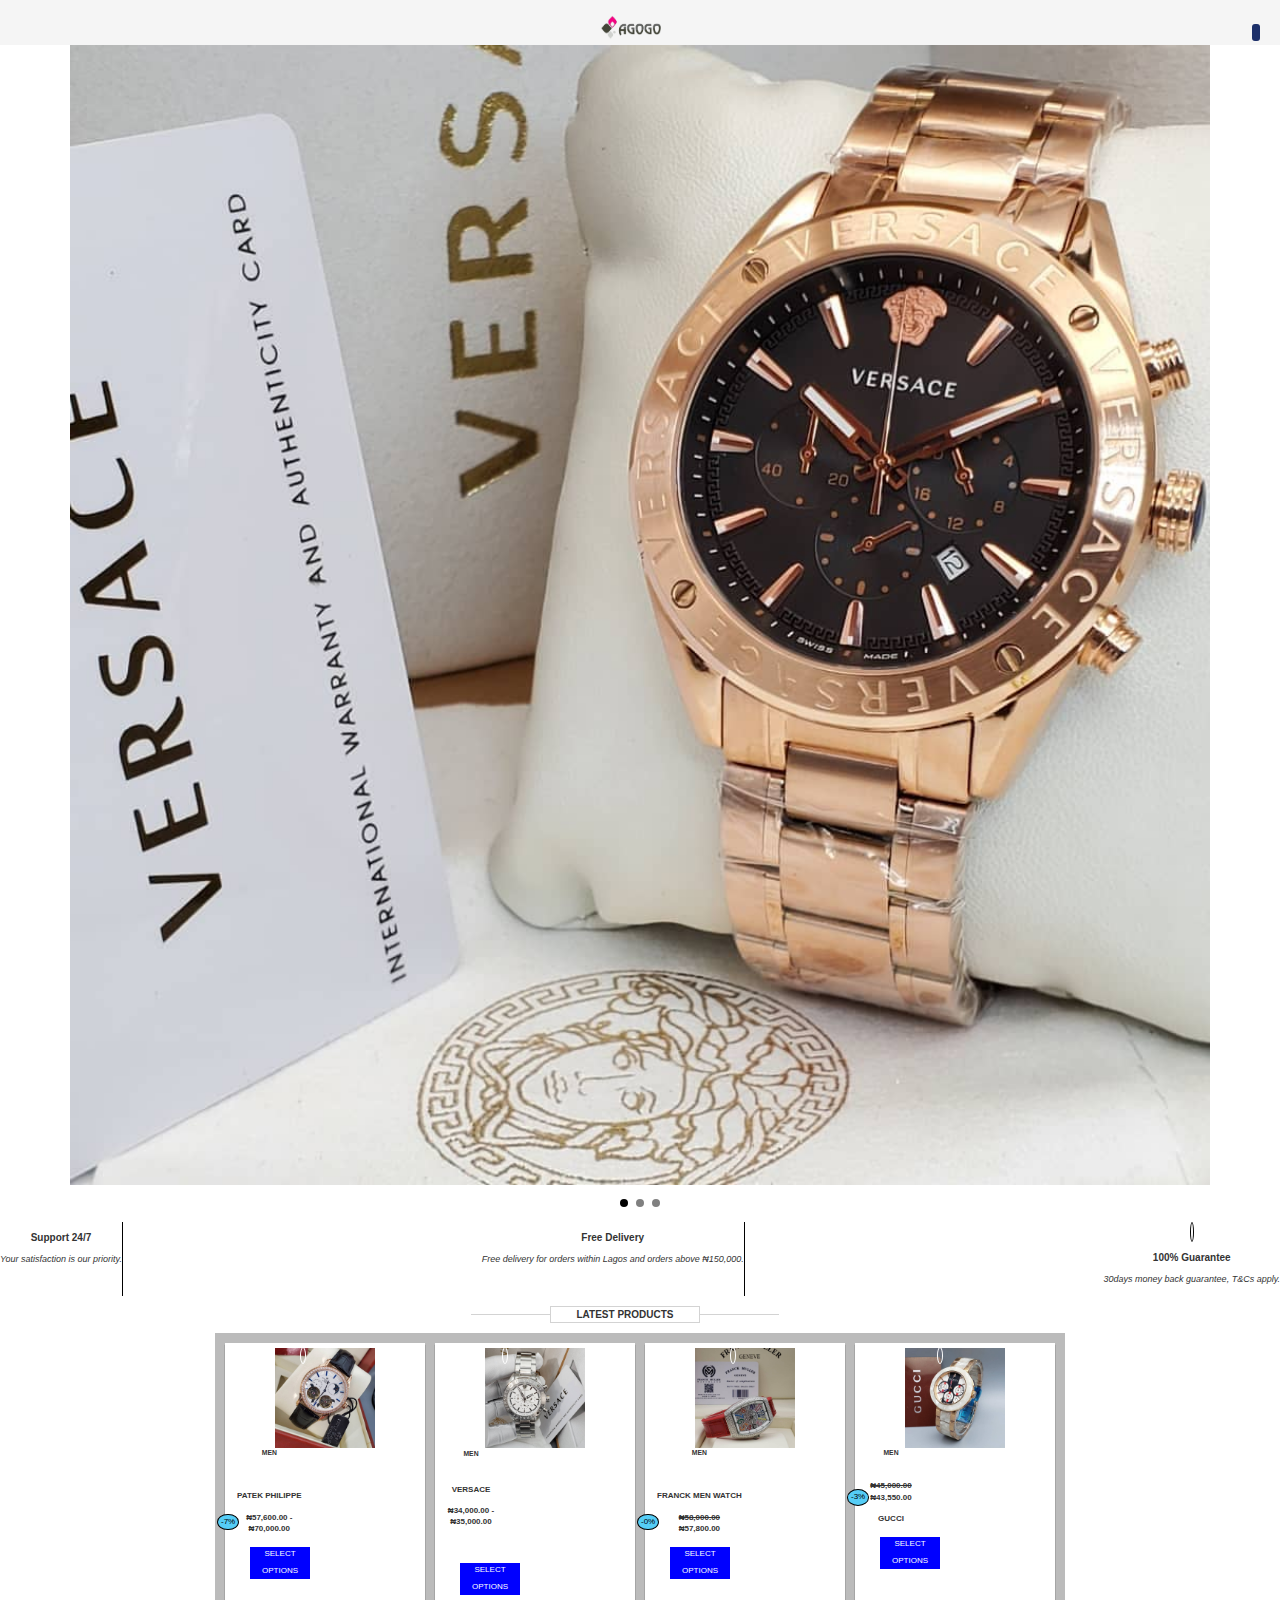
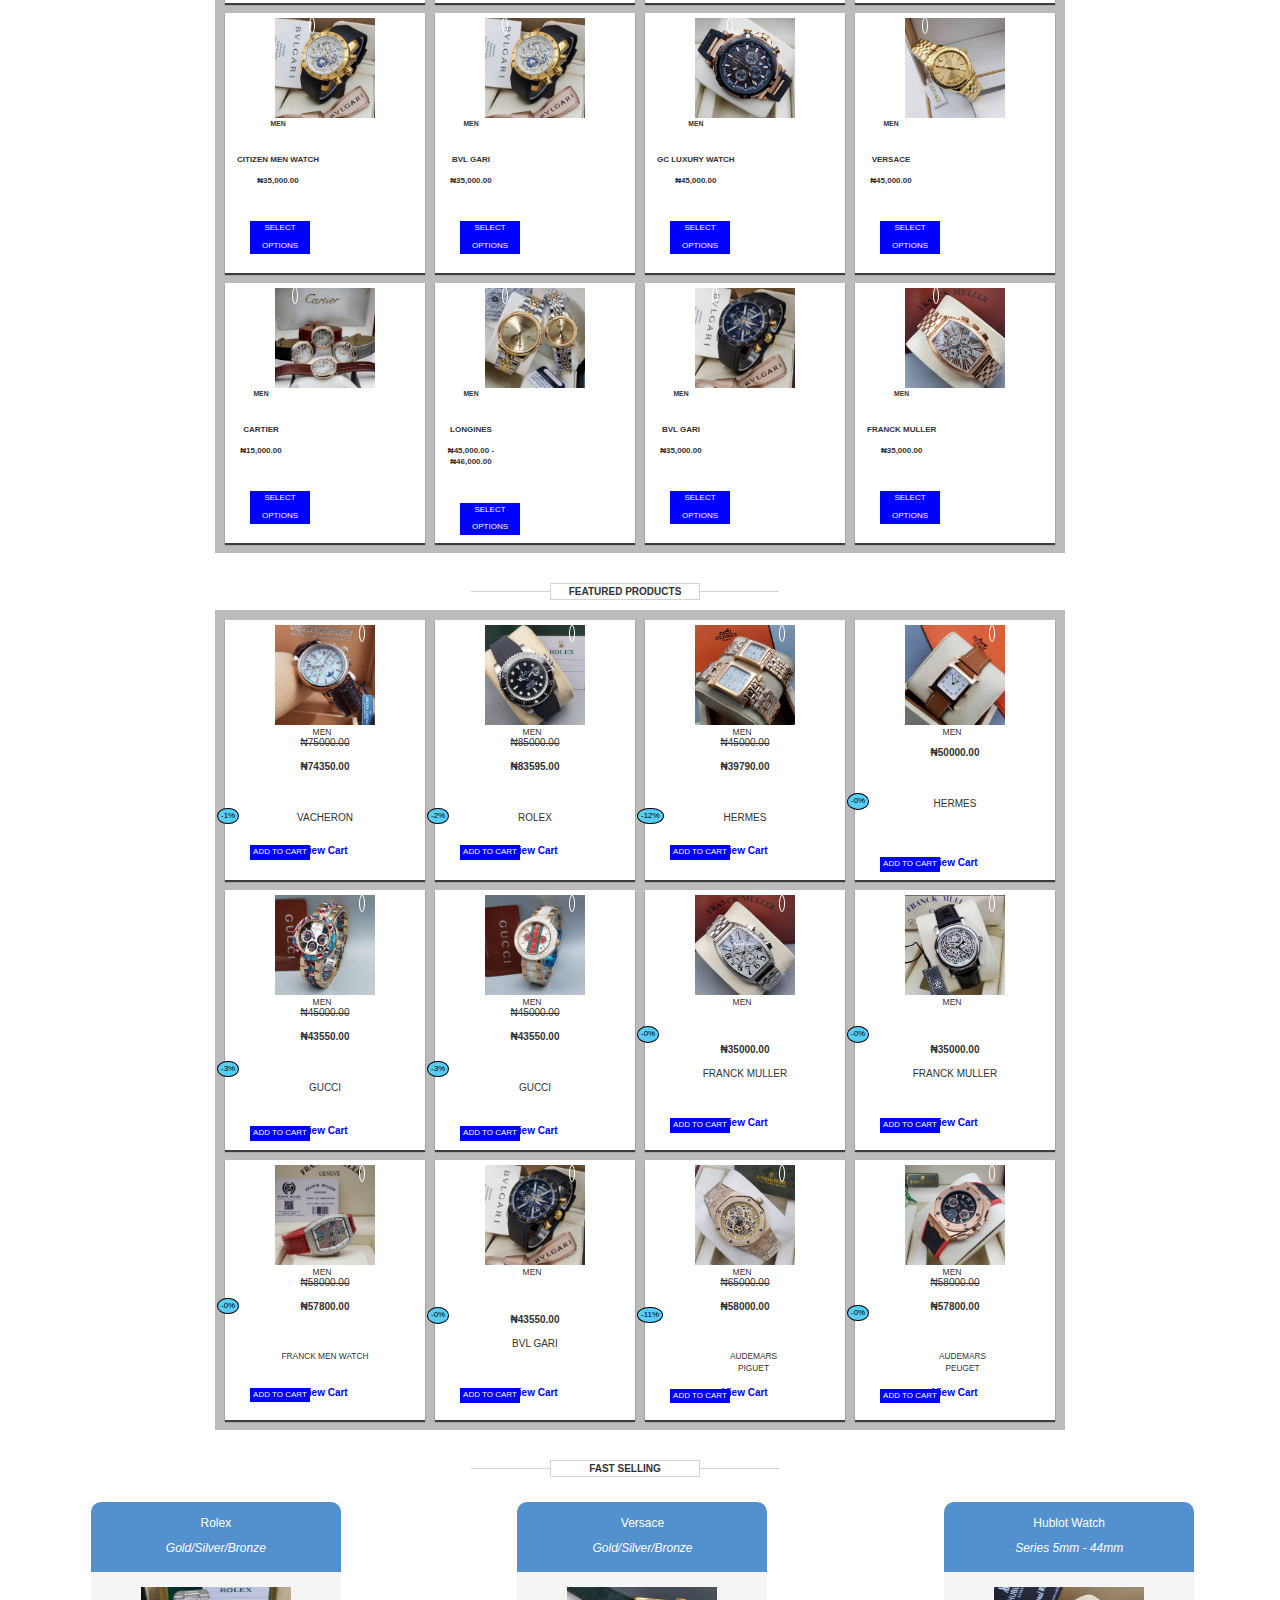
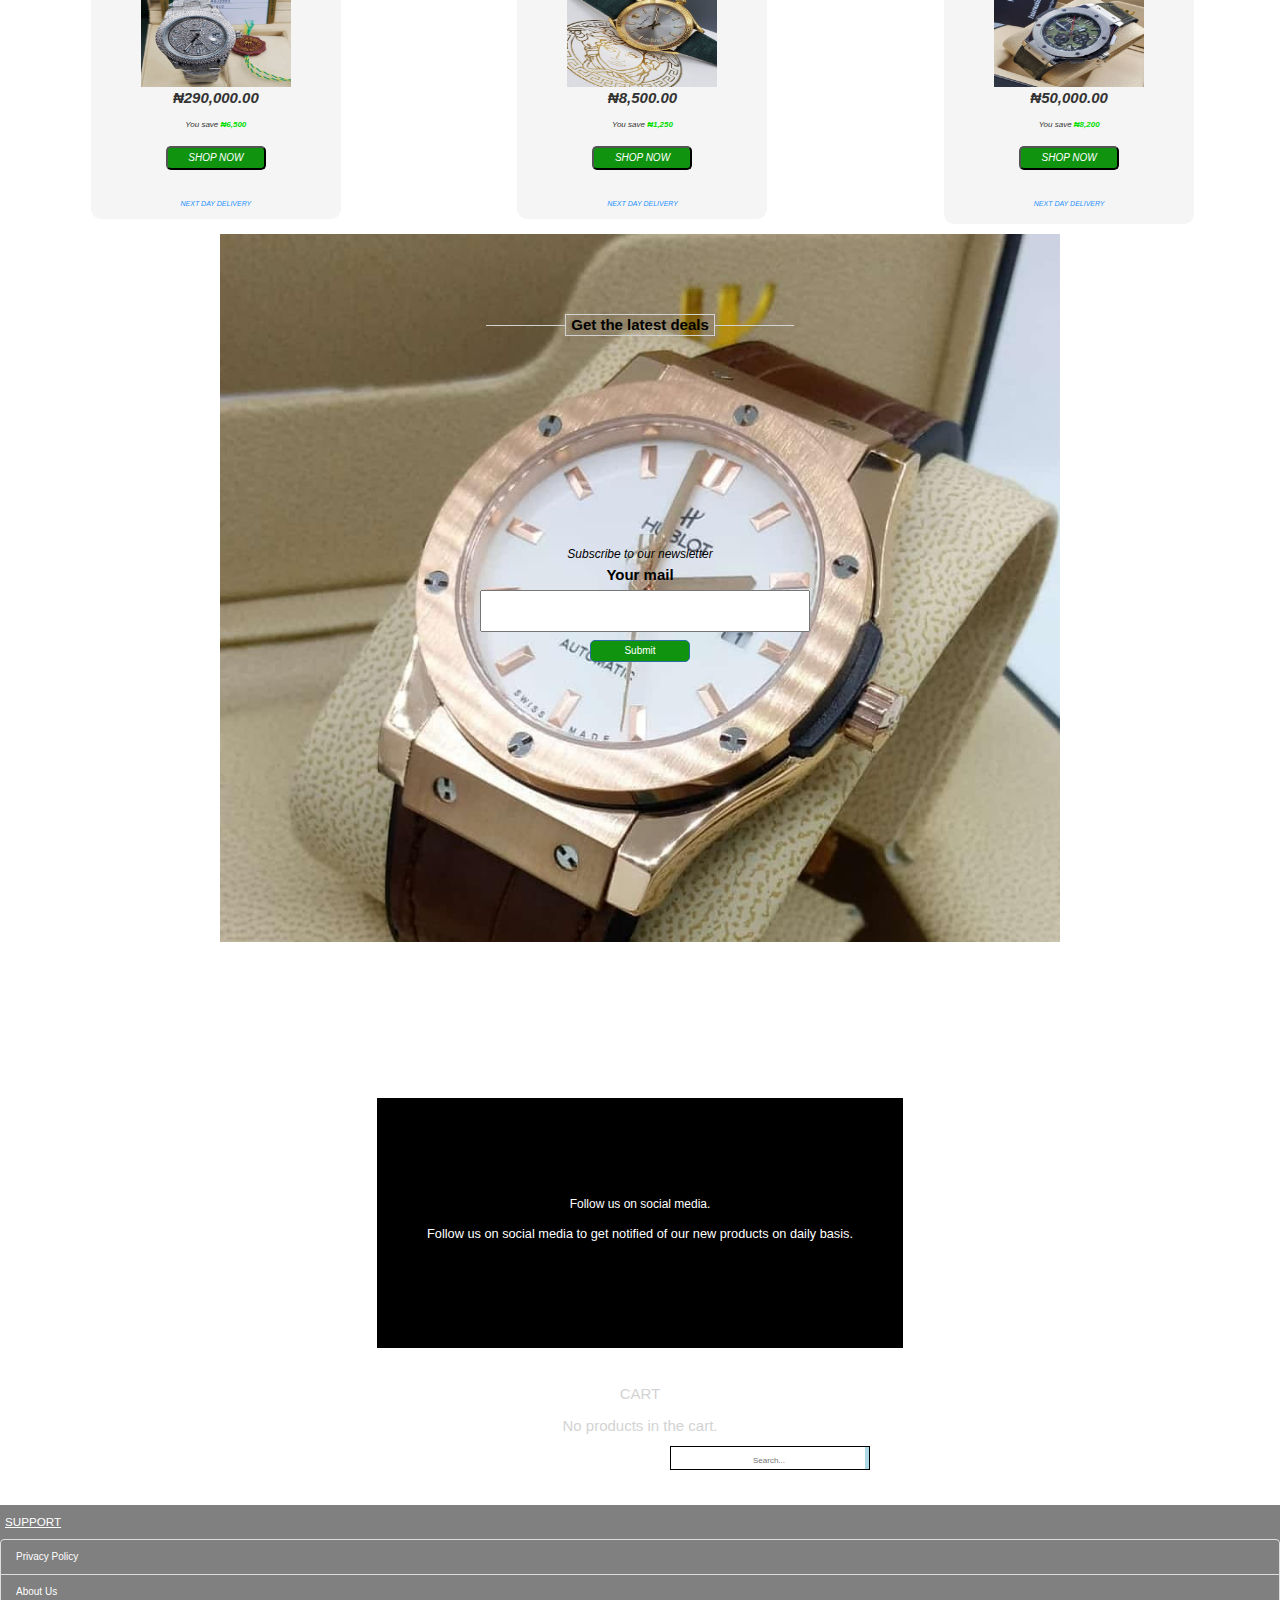
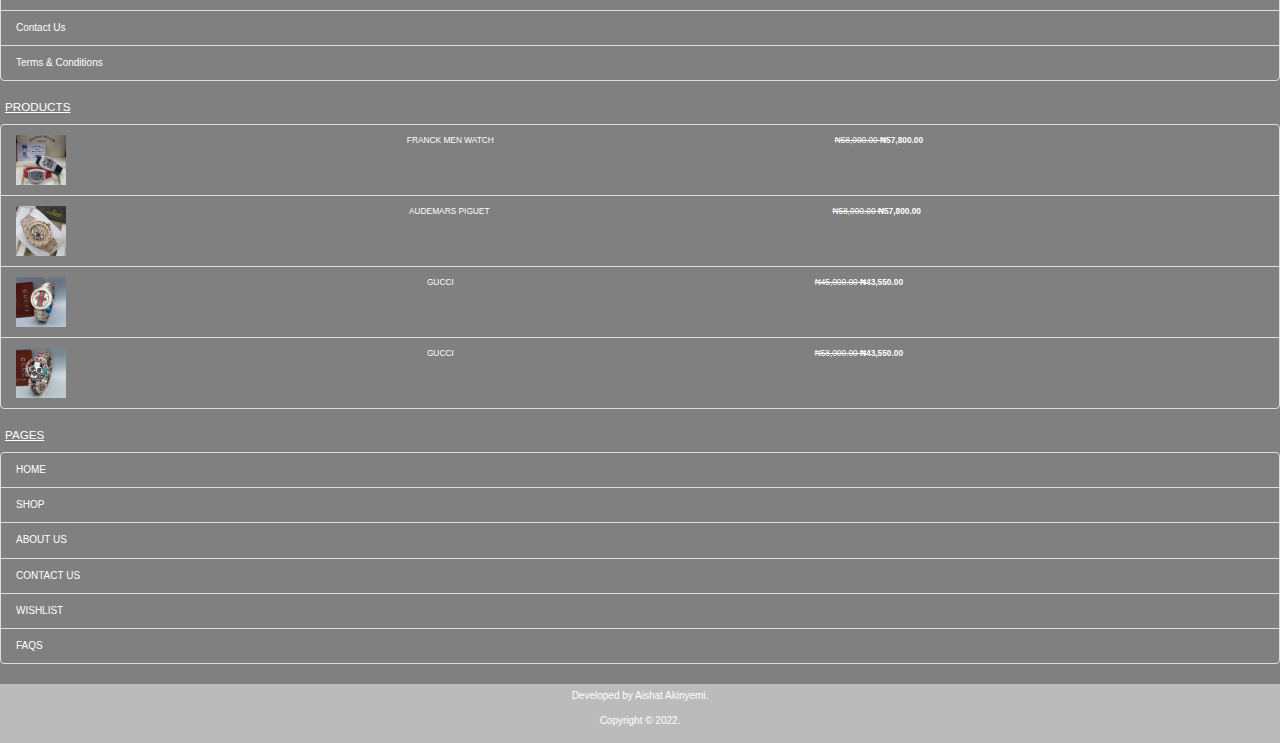
==== index.html @ b50cce36 "added my files" ====
<!DOCTYPE html>
<html lang="en">
<head>
    <meta charset="UTF-8">
    <meta http-equiv="X-UA-Compatible" content="IE=edge">
    <meta name="viewport" content="width=device-width, initial-scale=1.0">
    <title>Agogo</title>
    <script src="https://kit.fontawesome.com/ebb1ffe809.js" crossorigin="anonymous"></script>
    <link rel="stylesheet" href="bootstrap.min.css">
    <script defer src="script.js"></script>
    <link rel="stylesheet" href="style.css">
    

</head>
<body>

    <header>

        <div class="header" style="display: flex; justify-content: space-between; margin-top: 10px;"  >

    <i  class="fa fa-bars" onclick = "displayMenu()" id ="bar" style="margin-left: 5px ; color: grey; margin-top: 10px;"></i>
    <img src="AGOGO/logo.png" width = 60px alt="">

    <div style="margin-right: 15px ; margin-top: 5px;">
        
 
    <i style="background-color: rgb(29, 48, 106) ; color: white; padding: 4px; font-size: 8px; border-radius: 3px; padding: 4px; " class="fa fa-shopping-basket" onclick="showCart()">   <span style="display:none ;" id="count">0</span></i>

  
   

    <i class="fa fa-heart-o"  onclick = "showWishlist()"style="width: 10px; color: grey;"favorite></i>
</div>
</div>


</header>






<div  class="container fades" >


    <img src="AGOGO/VERSACE a (1).jpg" width = "100%" alt="">


</div>

<div class="container fades">
    <img src="AGOGO/JC.png" alt="" width="100%">

    <div class="caption">
    <h1>TOURBILON.</h1>
    <p>The best brands are available.</p>
    <a href="#"><i class ="fa fa-shopping-cart"> </i> SHOP NOW!</a>
</div> 

 </div>

<div class="container fades">

    <img src="AGOGO/HERMES (2).png" width ="100%" alt="">

    <div class="caption">
    <h1>TRENDING <br> Watch</h1>
    <p>Because style is timeless.</p>
    <a href="#">SHOP NOW!<i class="fa fa-shopping-cart"> </i></a>
</div>

</div>




 <div class="text-center">
<span class="dots" onclick="currentSlide(1)"></span>
<span class="dots" onclick="currentSlide(2)"></span>
<span class="dots" onclick="currentSlide(3)"></span>

 </div>






<div id = "menu" class="menu">

    <div class="menu-content">
    <span onclick="closeMenu()">&times;</span>
<div class="df df1">
    <input id = "search" type="text" placeholder="Search..." oninput="filterInput()">
    <i class="fa fa-search"></i>
 

</div>
<hr>

<div class="menu-items">
<ul id="mylist">

    <li> <a href="index.html">HOME</a></li>
<hr>
    <div class="df"  onclick="displayOptions()">
        <li> <a href="#">SHOP</a> </li>
        <i class = "fa fa-angle-right">
        </i>
    </div>
        <div id="opt" style="display: none; padding: 3px;" >
            <a  href=""> GUCCI</a>
          <a href=""> VERSACE</a>
      <a href=""> HUBLOT</a>
           <a href=""> FRANCK MULLER</a>
        <a href=""> BVL GARI</a>
        </div>
    

<hr>
    <li><a href="about.html">ABOUT US</a></li>
<hr>
    <li><a href="contact.html">CONTACT US</a></li>
    <hr>
    <li><a href="#" onclick = "showWishlist()">WISHLIST</a></li>
    <hr>
    
   

    <li><a href="#">FAQS</a>  </li>
    <hr>


</ul>
<br>
<div class="socials">
<i class="fa fa-facebook"></i>
<i class="fa fa-instagram"></i>
<i class="fa fa-twitter"></i>
</div>
<hr>

</div>
</div>
    </div>


    <div id="cart" class="cart">
   
     <span id="close" onclick="closeCart()">&times;</span>
     <div class="content2">
        <h3  >CART</h3>


        <p id="cartProducts">No products in the cart.</p>

    </div>

    


    <div class="itemsAdded">

    
        <ul id="itemDetails"style="list-style-type: none;">


        <li id="lI" class="list"  >

         <div class="items"   style=" display: flex;  flex-wrap: wrap; justify-content: space-between; position: relative; right: 18px;">
        <div>
        <img id="img" class= "imgg" src="" alt="">
        <p id="info" style="color: blue; font-size: 10px;"> </p>
      
        </div>
        <div style="display: flex; justify-content: space-between;">
    <p id="price" style="display: none; font-size: 16px;" class="priceee">₦ </p>
    <span class ="itemprice"></span>
    </div>

    <div  class="q" style="display: none;" >
  
            <label for="qty">Qty:</label>
        <input class="qty" onchange="getVal(event)" type="number" value="1"  style = "width: 50px;">
    </div>
    
    <div>
    <p id="date" style="font-size: 10px ;"> </p>
    </div>
    <div id="del" class="del" >
    <i  class = "fa fa-trash" style="color:red; display: none; " ></i>
    </div>  
    </div>     

     
     </li>
        </ul>
 
          </div>
          <div id="total" style=" display: none; background-color: blue; color: white; width: fit-content; border-radius: 3px; padding:4px; margin: 0 auto;"><p>Total: ₦ <span id="bal" ></span> </p> </div>
          <br>
<p id="shippingfee" style=" display: none; background-color: blue; color: white; width: fit-content; border-radius: 3px; padding:4px; margin: 0 auto;">Shipping Fee: ₦ <span id="fee"></span> </p>
<br>

<p id="subtotal" style=" display: none; background-color: green; color: white; width: fit-content; border-radius: 3px; padding:4px; margin: 0 auto;">Sub-Total: ₦ <span id="balance" ></span></p>
<br><br>
<div style=" display: none;" id="btn">
    <a href="checkout.html">    <button style="width:100% ;" class="btn btn-danger">Poceed To Checkout</button></a>
    <br><br>
<input class="text-center"  style=" width: 100%;" type="text" placeholder="Enter coupon code.">
<br><br>

 <button class="btn btn-secondary" style="width: 100%;  background-color: green; color: white; border-radius: 5px; padding:4px;">Apply Coupon</button>

</div>
    </div>

    



    <div class="details">

    <div class="support">
       <i class="fa fa-headphones"></i>
       <h5>Support 24/7</h5>
       <p>Your satisfaction is our priority.</p>
    </div>

    <div class="delivery">
        <i class="fa fa-box"></i>
        <h5>Free Delivery</h5>
      
        <p>Free delivery for orders within Lagos and orders above ₦150,000.</p>
     </div>


     <div class="guarantee">
        <i class="fa fa-check"></i>
        <h5>100% Guarantee</h5>
        <p>30days money back guarantee, T&Cs apply.</p>
     </div>
 

     </div>
 





     <div class="products">
        <h3>LATEST PRODUCTS</h3>


        <div class="grid-container">
            <div class="grid-images">
                <div class="discounted grid grid-img1">
                <img src="AGOGO/PATEK (2).jpg" width="100px" height="100px" alt="">
                <div class="caption">
                   <p class="d"> <small>MEN</small></p>
                   <i class="fa fa-heart-o"  onclick="addToWishlist(event)"></i>
                   <h5>-7%</h5>
                    <p class="name">PATEK PHILIPPE</p>
                    <p class="price"><strong> ₦57,600.00 - <br> ₦70,000.00 </strong></p>

                    <h4>SELECT <br><br> OPTIONS</h4>
                </div>
            </div>

          
            <div class=" grid grid-img2">
                <img src="AGOGO/VERSACE a (4).jpg" width="100px" height="100px" alt="">
                <div class="caption">
                   <p> <small>MEN</small></p>
                   <i class="fa fa-heart-o"  onclick="addToWishlist(event)"></i>
    
                    <p  class="name">VERSACE</p>
                    <p class="price"><strong> ₦34,000.00 - <br> ₦35,000.00 </strong></p>
                    <h4>SELECT <br><br> OPTIONS</h4>
                </div>
            </div>



            <div class="discounted grid grid-img3">
                <img src="AGOGO/TOMMY (2).jpg" width="100px" height="100px" alt="">
                <div class="caption">
                   <p class="d"> <small>MEN</small></p>
                   <i class="fa fa-heart-o"  onclick="addToWishlist(event)"></i>
                    <h5>-0%</h5>
                    <p  class="name">FRANCK MEN WATCH</p>
                    <p ><del> ₦58,000.00</del><strong class="price"> <br> ₦57,800.00 </strong></p>
                    <h4>SELECT <br><br> OPTIONS</h4>
                </div>
            </div>


            

            <div class="discounted grid grid-img4">
                <img src="AGOGO/GUCCI (1).jpg" width="100px" height="100px" alt="">
                <div class="caption " >
                   <p class="d"> <small>MEN</small></p>
                   <h5>-3%</h5>
                   <i class="fa fa-heart-o" style="position: relative; left: 55px; top: -147px;"  onclick="addToWishlist(event)"></i>
                   <p  ><del> ₦45,000.00  </del><br> <strong class="price">₦43,550.00 </strong></p>
                    <p  class="name">GUCCI</p>
              
                    <h4>SELECT <br><br> OPTIONS</h4>
                </div>
            </div>



            <div class=" grid grid-img5">
                <img src="AGOGO/BVL GARI (3).jpg" width="100px" height="100px" alt="">
                <div class="caption">
                   <p> <small>MEN</small></p>
                   <i class="fa fa-heart-o"  onclick="addToWishlist(event)"></i>
    
                    <p  class="name">CITIZEN MEN WATCH</p>
                    <p class="price"><strong> ₦35,000.00 </strong> </p>
                    <h4>SELECT <br><br> OPTIONS</h4>
                </div>
            </div>

            <div class=" grid grid-img6">
                <img src="AGOGO/BVL GARI (3).jpg" width="100px" height="100px" alt="">
                <div class="caption">
                   <p> <small>MEN</small></p>
                   <i class="fa fa-heart-o"  onclick="addToWishlist(event)"></i>
    
                    <p  class="name">BVL GARI</p>
                    <p class="price"><strong> ₦35,000.00 </strong> </p>
                    <h4>SELECT <br><br> OPTIONS</h4>
                </div>
            </div>

            <div class=" grid grid-img7">
                <img src="AGOGO/GC (2).png" width="100px" height="100px" alt="">
                <div class="caption">
                   <p> <small>MEN</small></p>
                   <i class="fa fa-heart-o"  onclick="addToWishlist(event)"></i>
    
                    <p  class="name">GC LUXURY WATCH</p>
                    <p class="price"><strong> ₦45,000.00 </strong> </p>
                    <h4>SELECT <br><br> OPTIONS</h4>
                </div>
            </div>

            <div class=" grid grid-img8">
                <img src="AGOGO/VERSACE (3).png" width="100px" height="100px" alt="">
                <div class="caption">
                   <p> <small>MEN</small></p>
                   <i class="fa fa-heart-o"  onclick="addToWishlist(event)"></i>
    
                    <p  class="name">VERSACE</p>
                    <p class="price"><strong> ₦45,000.00 </strong> </p>
                    <h4>SELECT <br><br> OPTIONS</h4>
                </div>
            </div>

            <div class=" grid grid-img9">
                <img src="AGOGO/CARTLER (6).jpg" width="100px" height="100px" alt="">
                <div class="caption">
                   <p> <small>MEN</small></p>
                   <i class="fa fa-heart-o"  onclick="addToWishlist(event)"></i>
    
                    <p  class="name">CARTIER</p>
                    <p class="price"><strong> ₦15,000.00 </strong> </p>
                    <h4>SELECT <br><br> OPTIONS</h4>
                </div>
            </div>

            <div class=" grid grid-img10">
                <img src="AGOGO/LOGNES (1).jpg" width="100px" height="100px" alt="">
                <div class="caption">
                   <p> <small>MEN</small></p>
                   <i class="fa fa-heart-o"  onclick="addToWishlist(event)"></i>
    
                    <p  class="name">LONGINES</p>
                    <p class="price"><strong> ₦45,000.00 - <br> ₦46,000.00 </strong> </p>
                    <h4>SELECT <br><br> OPTIONS</h4>
                </div>
            </div>


            <div class=" grid grid-img11">
                <img src="AGOGO/BVL GARI (1).jpg" width="100px" height="100px" alt="">
                <div class="caption">
                   <p> <small>MEN</small></p>
                   <i class="fa fa-heart-o"  onclick="addToWishlist(event)"></i>
    
                    <p  class="name">BVL GARI</p>
                    <p class="price"><strong> ₦35,000.00 </strong> </p>
                    <h4>SELECT <br><br> OPTIONS</h4>
                </div>
            </div>

            <div class=" grid grid-img12">
                <img src="AGOGO/FRANCK M b (1).png" width="100px" height="100px" alt="">
                <div class="caption">
                   <p> <small>MEN</small></p>
                   <i  onclick="addToWishlist(event)" class="fa fa-heart-o"></i>
     
                    <p  class="name" >FRANCK MULLER</p>
                    <p class="price"><strong> ₦35,000.00 </strong> </p>
                    <h4>SELECT <br><br> OPTIONS</h4>
                </div>
            </div>
    
            </div>
    
    
    
        </div>

     

    


     <br>


        <h3>FEATURED PRODUCTS</h3>



 <div class="images fp">

        <div class="grid-images">

        <div id="items" class=" grid2 grid-img13">
        <img src="AGOGO/VACHERON (1).jpg" width="100px" height="100px" alt="">
        <div class="caption">
         <small>MEN</small>
           <i class="fa fa-heart-o" onclick="addToWishlist(event)"></i>
           <p><del> ₦75000.00  </del></p>
           <p class="price"><strong>₦74350.00 </strong></p>
           <h5>-1%</h5>
            <p  class="name">VACHERON</p>
            <p onclick = "showCart()" style="position: relative; top: 5px; color: blue; font-weight: bold;">View Cart</p>
            <h4 style="position: relative; top: -18px;" onclick="addToCart(0)" >ADD TO CART</h4>
         
            </div>
            </div>

            <div class="grid2 grid-img14">
            <img src="AGOGO/ROLEX L.png" width="100px" height="100px" alt="">
            <div class="caption">
               <small>MEN</small>
               <i class="fa fa-heart-o"   onclick="addToWishlist(event)"></i>
               <p><del> ₦85000.00  </del> </p>
               <p class="price"> <strong>₦83595.00 </strong></p>
               <h5>-2%</h5>
                <p  class="name">ROLEX</p>
                <p onclick = "showCart()" style="position: relative; top: 5px; color: blue; font-weight: bold;">View Cart</p>
                <h4 style="position: relative; top: -18px;" onclick="addToCart(1)">ADD TO CART</h4>

                
                </div>


        </div>

        <div class="grid2 grid-img15">
            <img src="AGOGO/HERMES (2).png" width="100px" height="100px" alt="">
            <div class="caption">
               <small>MEN</small>
               <i class="fa fa-heart-o"  onclick="addToWishlist(event)"></i> 
               <p><del> ₦45000.00  </del> </p>
               <p class="price"><strong>₦39790.00 </strong></p>
               <h5>-12%</h5>
                <p  class="name">HERMES</p>
                <p onclick = "showCart()" style="position: relative; top: 5px; color: blue; font-weight: bold;">View Cart</p>
                <h4 style="position: relative; top: -18px;" onclick="addToCart(2)" >ADD TO CART</h4>
                
                </div>


        </div>


        
        <div class="grid2 grid-img16">
            <img src="AGOGO/HERMES L (2).jpg" width="100px" height="100px" alt="">
            <div class="caption">
              <small>MEN</small>
               <i class="fa fa-heart-o"  onclick="addToWishlist(event)"></i>
               <p></p>
               <p class="price"> <strong>₦50000.00 </strong></p>
     
            
                <h5>-0%</h5>
                <p  class="name">HERMES</p>
             
                <p onclick = "showCart()" style="position: relative; top: 32px; color: blue; font-weight: bold;">View Cart</p>
                <h4 style="position: relative; top: 8px;"  onclick="addToCart(3)" >ADD TO CART</h4>
               
                
                </div>


        </div>

        
        <div class="grid2 grid-img17">
            <img src="AGOGO/GUCCI (6).jpg" width="100px" height="100px" alt="">
            <div class="caption">
              <small>MEN</small>
               <i class="fa fa-heart-o"  onclick="addToWishlist(event)"></i>
               <p><del> ₦45000.00  </del> </p>
               <p class="price"> <strong>₦43550.00 </strong></p>
               <h5  style="position:relative; top: 3px;">-3%</h5>
                <p  class="name">GUCCI</p>
                <p onclick = "showCart()" style="position: relative; top: 15px; color: blue; font-weight: bold;">View Cart</p>
                <h4 style="position: relative; top: -7px;" onclick="addToCart(4)" >ADD TO CART</h4>

                
                </div>


        </div>

        
        <div class="grid2 grid-img18">
            <img src="AGOGO/GUCCI (4).jpg" width="100px" height="100px" alt="">
            <div class="caption">
              <small>MEN</small>
               <i class="fa fa-heart-o"  onclick="addToWishlist(event)"></i>
               <p><del> ₦45000.00  </del></p>
               <p class="price"><strong>₦43550.00 </strong></p>
               <h5  style="position:relative; top: 3px;">-3%</h5>
                <p  class="name">GUCCI</p>
                <p onclick = "showCart()" style="position: relative; top: 15px; color: blue; font-weight: bold;">View Cart</p>
                <h4 style="position: relative; top: -7px;"  onclick="addToCart(5)" >ADD TO CART</h4>
        
                
                </div>




        </div>

                        
        <div class="grid2 grid-img19">
            <img src="AGOGO/FRANCK M b (2).png" width="100px" height="100px" alt="">
            <div class="caption">
               <small>MEN</small>
               <i class="fa fa-heart-o"  onclick="addToWishlist(event)"></i>
               <h5  style="position:relative; top: 7px;">-0%</h5>
               <p class="price"><strong>₦35000.00 </strong></p>
          
                    <p></p>
            
                <p  class="name">FRANCK MULLER</p>
                <p onclick = "showCart()" style="position: relative; top: 22px; color: blue; font-weight: bold;">View Cart</p>
                <h4 style="position: relative; top: -1px;" onclick="addToCart(6)" >ADD TO CART</h4>

                </div>


        </div>


                        
        <div class="grid2 grid-img20">
            <img src="AGOGO/FRANCK M (1).png" width="100px" height="100px" alt="">
            <div class="caption">
              <small>MEN</small>
               <i class="fa fa-heart-o"  onclick="addToWishlist(event)"></i>
         
                <h5 style="position:relative; top: 7px;">-0%</h5>
                <p class="price"><strong>₦35000.00 </strong></p>
                <p></p>
                <p  class="name">FRANCK MULLER</p>
                <p onclick = "showCart()" style="position: relative; top: 22px; color: blue; font-weight: bold;">View Cart</p>
                <h4 style="position: relative; top: -1px;" onclick="addToCart(7)" >ADD TO CART</h4>
                </div>


        </div>


                
        <div class="grid2 grid-img21">
            <img src="AGOGO/TOMMY (2).jpg" width="100px" height="100px" alt="">
            <div class="caption">
              <small>MEN</small>
               <i class="fa fa-heart-o"  onclick="addToWishlist(event)"></i>
               <p><del> ₦58000.00  </del></p>
               <p class="price"><strong>₦57800.00 </strong></p>
               <h5 style="position:relative; top: -30px;">-0%</h5>
                <p  class="name" style="font-size:smaller ;" >FRANCK MEN WATCH</p>
                <p onclick = "showCart()" style="position: relative; top: 10px; color: blue; font-weight: bold;">View Cart</p>
                <h4 style="position: relative; top: -13px;" onclick="addToCart(8) " >ADD TO CART</h4>
            
                </div>
                </div>



        
                <div class="grid2 grid-img22">
                    <img src="AGOGO/BVL GARI (1).jpg" width="100px" height="100px" alt="">
                    <div class="caption">
                       <small>MEN</small>
                       <i class="fa fa-heart-o"  onclick="addToWishlist(event)"></i>
                     
                            <h5  style="position:relative; top: 18px;">-0%</h5>
                            <p class="price"> <strong>₦43550.00 </strong></p>
                            <p></p>
                        <p  class="name">BVL GARI</p>
                     
                        <p onclick = "showCart()" style="position: relative; top: 22px; color: blue; font-weight: bold;">View Cart</p>
                        <h4 style="position: relative; top: -1px;" onclick="addToCart(9)" >ADD TO CART</h4>
                       
</div>
                        </div>


                                
        <div class="grid2 grid-img23">
            <img src="AGOGO/AP.png" width="100px" height="100px" alt="">
            <div class="caption">
             <small>MEN</small>
               <i class="fa fa-heart-o"  onclick="addToWishlist(event)"></i>
               <p><del> ₦65000.00  </del></p>
               <p class="price"> <strong>₦58000.00 </strong></p>
               <h5  style="position:relative; top: -21px;">-11%</h5>
       
                <p  class="name" style="margin-left: 17px; font-size: smaller; margin-bottom: 18px;">AUDEMARS <br> PIGUET</p>
                <p onclick = "showCart()" style="position: relative; top: -10px; color: blue; font-weight: bold;">View Cart</p>
                <h4  onclick="addToCart(10)" style="position: relative; top: -32px;">ADD TO CART</h4>
              
                </div>




        </div>

                
        <div class="grid2 grid-img24">
            <img src="AGOGO/AP (2).jpg" width="100px" height="100px" alt="">
            <div class="caption">
              <small>MEN</small>
               <i class="fa fa-heart-o"  onclick="addToWishlist(event)"></i>
               <p><del> ₦58000.00  </del></p>
               <p class="price"><strong>₦57800.00 </strong></p>
               <h5  style="position:relative; top: -23px;">-0%</h5>
         
                <p  class="name" style="margin-left: 15px; font-size: smaller; margin-bottom: 18px;">AUDEMARS <br> PEUGET</p>
            <p onclick = "showCart()" style="position: relative; top: -10px; color: blue; font-weight: bold;">View Cart</p>
                <h4  onclick="addToCart(11)" style ="position: relative; top: -32px;" >ADD TO CART</h4>
              
          
                </div>

        


        </div>


        
        </div>


 </div>
        
        
   

<br>
 
 
<h3>FAST SELLING</h3>


<div class="fs">

    <div class= "item r">
        <div class="bluebg">
        <h4>Rolex</h4>
        <p>Gold/Silver/Bronze</p>

    </div>
    <div class="text-center " style="margin-top: 15px;">
        <img src="AGOGO/ROLEX C (1).png" width="100px"  height="100px" alt="">
        
        <p  style="font-size: 15px;"> <strong>₦290,000.00 </strong></p>
        <p style=" font-size: 8px;">You save <span> ₦6,500</span></p>
        <button><i class = "fa fa-shopping-cart"></i> <em> SHOP NOW</em></button>
        <br><br>
       <p  style="font-size: 7px; color: dodgerblue;"> <i class="fa fa-clock"></i> NEXT DAY DELIVERY</p>

      

    </div>
    </div>

    <div class="item v">

        <div class="bluebg">
        <h4>Versace</h4>
        <p>Gold/Silver/Bronze</p>

    </div>

    <div class="text-center" style="margin-top: 15px;">
        <img src="AGOGO/VERSACE L (4).png" width="100px"  height="100px" alt="">
        
        <p  style="font-size: 15px;"> <strong>₦8,500.00 </strong></p>
        <p style=" font-size: 8px;">You save <span> ₦1,250</span></p>
        <button><i class = "fa fa-shopping-cart"></i> <em> SHOP NOW</em></button>
        <br><br>
       <p  style="font-size: 7px; color: dodgerblue;"> <i class="fa fa-clock"></i> NEXT DAY DELIVERY</p>

      
    </div>

    </div>

    <div class="item h " style="margin-bottom: 10px;">

        <div class="bluebg">
        <h4>Hublot Watch</h4>
        <p>Series 5mm - 44mm</p>

    </div>

    <div class="text-center" style="margin-top: 15px;">
        <img src="AGOGO/HUBLOT.png" width="100px"  height="100px" alt="">
        
        <p style="font-size: 15px;"> <strong>₦50,000.00 </strong></p>
        <p style=" font-size: 8px;">You save <span> ₦8,200</span></p>
        <button><i class = "fa fa-shopping-cart"></i> <em> SHOP NOW</em></button>
        <br><br>
       <p  style="font-size: 7px; color: dodgerblue;"> <i class="fa fa-clock"></i> NEXT DAY DELIVERY</p>

    </div>


    </div>



<div  class="sub text-center mb-6">
    <h3 style="color: black; margin-bottom: 30px; margin-left: 10px;" >
        Get the latest deals
    </h3>
    <p style="color: black;"><em> Subscribe to our newsletter</em></p>

    <form class=""form-group action="">
        <label for="mail">Your mail</label>
   <input class="input-group" style="margin-left: 10px; margin-bottom: 5px;" type="email" >
    </form>

    <button class ="btn btn-primary">Submit</button>
</div>


<div class="sm text-center mb-5">
    <h4>
        Follow us on social media.
    </h4>

    <small>
        Follow us on social media to get notified of our new products on daily basis.
    </small>

    <br>

 <a href=""> <i class="fa fa-facebook mr-6"></i></a>  
   <a href=""><i class="fa fa-instagram mr-6"></i></a> 
   <a href=""> <i class="fa fa-twitter mr-6"></i> </a>
<a href=""> <i class="fa fa-linkedin mr-6"></i></a>
<a href=""> <i class="fa fa-whatsapp"></i></a>



</div>

</div>


<div class="cs  text-center">
    <p>CART</p>
    <P>No products in the cart.</p>

        <div class="df df1">
            <input id = "search" type="text" placeholder="Search..." oninput="filterInput()">
            <i class="fa fa-search"></i>
         
        
        </div>
</div>

     </div>
</div>


<div class="wishlist" style="display: none;">
    
     <span onclick =  '{document.querySelector(".wishlist").style.display = "none"
    }'>&times;</span>
    <h4 class="text-center"> My Wishlist</h4>

    <div id="fav" style="margin-left: 10px; display: grid; grid-template-columns: auto auto auto;">

    </div>
 </div>


 

<footer>
    <div class="sp">
        <h5>SUPPORT</h5>
        <ul class="list-group">
            <li class="list-group-item"  style="background-color: grey">Privacy Policy</li>
            <li class="list-group-item"  style="background-color: grey">About Us</li>
            <li class="list-group-item"  style="background-color: grey">Contact Us</li>
            <li class="list-group-item"  style="background-color: grey">Terms & Conditions</li>
        </ul>




        <h5>PRODUCTS</h5>
        <ul class="list-group ">
            
            <li class="list-group-item df"  style="background-color: grey"><img src="AGOGO/agogongr_1622776191184_0.jpg" alt="" width="50px">
                <p>FRANCK MEN WATCH <br>    
                    
              <p> <del> ₦58,000.00  </del> <strong>₦57,800.00 </strong></p>
                </p>
        

        </li>


        <li class="list-group-item df"  style="background-color: grey"><img src="AGOGO/AP.png" alt="" width="50px">
            <p>AUDEMARS PIGUET <br>
                
           <p><del> ₦58,000.00  </del><strong>₦57,800.00 </strong></p>

        </p>
    </li>

    <li class="list-group-item df"  style="background-color: grey"><img src="AGOGO/GUCCI (4).jpg" alt="" width="50px">
        <p>GUCCI <br>
            
       <p><del> ₦45,000.00  </del><strong>₦43,550.00 </strong></p>

    </p>
</li>

<li class="list-group-item df"  style="background-color: grey"><img src="AGOGO/GUCCI (6).jpg" alt="" width="50px">
    <p>GUCCI<br>
        
   <p><del> ₦58,000.00  </del><strong>₦43,550.00 </strong></p>

</p>
</li>
        </ul>
    </h5>


    </div>

    <div class="pages">

        <h5>PAGES</h5>
        <ul class="list-group">

            <li  class="list-group-item" style="background-color: grey"> <a href="index.html">HOME</a></li>
 
                <li  class="list-group-item"  style="background-color: grey"> <a href="#">SHOP</a> </li>
          
            
    
  
            <li class="list-group-item"  style="background-color: grey"><a href="about.html">ABOUT US</a></li>

            <li  class="list-group-item"  style="background-color: grey"><a href="contact.html">CONTACT US</a></li>
  
            <li  class="list-group-item"  style="background-color: grey"><a href="#" onclick = "showWishlist()">WISHLIST</a></li>
           
            
           
        
            <li  class="list-group-item"  style="background-color: grey" ><a href="#">FAQS</a>  </li>
  
        
        
        </ul>
    </div>


    <div class="copyright text-center">
       <p> Developed by Aishat Akinyemi.</p>
        <p>Copyright &copy; 2022. </p>
    </div>
</footer>



</body>
</html>
---- style.css ----
*{
    box-sizing: border-box;

}
header{
    position: sticky;
    top: -1px;
    z-index: 1;
    background-color: whitesmoke;
    padding: 5px;
   
    
}

#count{
    position: relative;
    bottom: 15px;
    left: 8px;
    border: 1px solid dodgerblue;
    background-color: dodgerblue;
    border-radius: 50%;
    text-align: center;
    font-size: 7px;
    padding: 1px;
    
}
.fades{

    padding-bottom: 7px;
    animation-name: fade;
    animation-duration: 1.5s;
}

@keyframes fade {
    from{opacity: .2}
    to {opacity: 1;}
}
.container{
    display: none;
  text-align: center;

 }
.container .caption p{
font-size: 12px;
font-style: italic ;





}
.container .caption{
 
    position: absolute;
    left: 40px;
    top: 50%;
    font-family: Georgia, 'Times New Roman', Times, serif;


   

 } 

  .container .caption a{
border: 2px solid  rgb(48, 197, 48);
border-radius: 15px;
padding: 5px;
font-size: 10px;
color: white;
font-style: italic;
font-family: Georgia, 'Times New Roman', Times, serif;
cursor: pointer;
font-weight: bolder;
position: relative;
    top: 18px;
    left: 35px;

    
 }



i{
    cursor: pointer;
}
.container .caption h1{
    color: rgb(48, 197, 48);
    position: relative;
    top: 15px;
    left: 35px;
   
}
.container .caption p{
    color: blue;
    position: relative;
    top: 15px;
    left: 35px;
   

}





.dots {
    height: 8px;
    width: 8px;
    margin: 0 2px;
    background-color: grey;
    border-radius: 50%;
    display: inline-block;
    transition: background-color 0.6s ease;
  }
  

.enable, .dots:hover{
    background-color: black;
} 

.menu{
    width: 0;
    height: 100%;
    z-index: 1;
    position: fixed;
    top: 0;
    left: 0;
    background-color: white;
    overflow-x: hidden;
    transition: 0.5s;
    font-family: Cambria, Cochin, Georgia, Times, 'Times New Roman', serif;
    font-size: 10px;
    margin-bottom: 35px;
  


  
}
.menu-list{
    position: relative;
    top: 25%;
    width: 100%;
    
}
.menu li{
    list-style-type: none;
    margin-left: -37px;

}
.menu a{
    display: block;
    margin-bottom: -10px;
    margin-left: 5px;
    color: black;
    text-decoration: none;
    transition: 0.3s;
}



hr{
    width: 110px;
 margin-left: -43px;
}

.menu a:hover, .socials:hover {
    background-color: lightgrey;
    color:  grey;
    text-decoration: none;
}

.menu span{
    position: relative;
    left: 30%;
    font-size: 25px;
    color: grey;
    cursor: pointer;
}

.menu span:hover, #close:hover{
   background-color: red;
   padding: 4px;
   color: white;
}

.df1 input{
    width: 80px;
    border: none;
    outline: none;

}

.df{
    display: flex;
    justify-content: space-between;

}

.df1{
    border: 1px solid black;
    width: 96px;
    margin-left: 5px;
}
.df1 i{

    background-color: lightblue;
    padding: 2px;
    color: white;
  
}
.df i{
    margin-right: 15px;
}

.socials{
    margin-left: 5px;
    margin-bottom: -5px;
}

.socials i{
    margin-right: 3px;
 
}

.cart{
    width: 0;
    height: 150%;
    z-index: 1;
    position: fixed;
    top: 0;
    right: 0;
    background-color: white;
    overflow-x: hidden;
    transition: 0.5s;
    text-align: center;
    padding-top: 12px;

}

#close{
    position: relative;
    left: 150px;
    bottom: 10px;
    font-size: 25px;
    color: grey;
    cursor: pointer;
}
.content2{
    margin-top: -30px;
    position: relative;
    width: 100%;
}
.cart h3{
    font-size: small;
    text-decoration:underline ;

    font-family: 'Lucida Sans', 'Lucida Sans Regular', 'Lucida Grande', 'Lucida Sans Unicode', Geneva, Verdana, sans-serif;
}

.cart p{
    font-family: Cambria, Cochin, Georgia, Times, 'Times New Roman', serif;
    font-style: italic;
    font-size: smaller;
    font-weight: bold;
}


.details{

    margin-top: 10px;
    display: flex;
    text-align: center;
    justify-content: space-between;


    font-family: 'Lucida Sans', 'Lucida Sans Regular', 'Lucida Grande', 'Lucida Sans Unicode', Geneva, Verdana, sans-serif;
}

.details h5{
    font-size: 10px;
    font-weight: bold;
    font-family:  'Lucida Sans', 'Lucida Sans Regular', 'Lucida Grande', 'Lucida Sans Unicode', Geneva, Verdana, sans-serif;
   
}

#opt a{
    margin-bottom: 10px;
    color: dodgerblue;
    cursor: pointer;
}
#opt a:hover{
    background-color: dodgerblue;
    color: blue;
    text-align: center;
    text-decoration: none;
}

.details p{
    font-size: 9px;
    font-style: italic ;
}

.support, .delivery{
    border-right: 1px solid black;
}

.fa-check{
    border: 1px solid black;
    border-radius: 50% ;
    padding: 1px;
}

.products h3{
    font-size: 10px;
    text-align: center;
    font-weight: bolder;
    border: 1px solid lightgrey;
    padding: 2px;
    width: 150px;
    margin: 10px auto ;
    position: relative;
    right: 15px;
    
}

.products h3::before{
content: "";
display: block;
width: 80px;
height: 1px;
background: lightgray;
left: 100%;
top: 50%;
position: absolute;
}

.products h3::after{
    content: "";
    display: block;
    width: 80px;
    height: 1px;
    background: lightgray;
    right: 100%;
    top: 50%;
    position: absolute;
    }

     .grid-images{
        display: grid;
        grid-template-columns: auto auto auto;
        grid-gap: 15px;
        text-align: center;
        background-color: #bbb;
        padding: 10px 10px;
        width: fit-content;
        margin: 0 auto;
     
  
    }


    .grid .caption, .grid h4, .grid2 .caption, .grid2 h4 {
        font-size: 10px;
       
        
    }
 .grid,.grid2{
    background-color: white;
    width: 100px;
    height: 260px;
    padding-right: -10px;
    box-shadow:0 2px 1px rgb(62, 60, 60);
  
}


.grid-images i{
    border: 1px solid white;
    border-radius: 50%;
    color: white;
    position: relative;
    left:   40px;
    top: -120px;
    padding: 2px;

}

.grid-images h5{
    border: 1px solid black;
    border-radius: 50%;
background-color: rgb(85, 205, 246);
width: fit-content;
color: black;
    padding: 3px;
    font-size: 8px;
    position: relative;
    top: 20px;
    left: -8px;
}

.discounted .d{
   position: relative;
   bottom: 1px;
}

.discounted h4, .discounted p{
    position: relative;
    bottom: 30px;
}

.grid .caption {
    position: absolute;
 
}

.grid h4 {
    background-color: blue;
    color: white;
    font-size: 8px;
    padding: 3px;
    width: 60px;
position: relative;
left: 25px;
top: 25px;
}
.grid2 .caption{
    margin-bottom: 25px;
    height: fit-content;
}
.grid2 p{
   position: relative;
   top: -3px;
}

.grid2 i{
    position: relative;
    left:   28px;
    top: -98px;
    color: white;
    border-color: white;
}


.grid2 h4{
    background-color: blue;
    color: white;
    font-size: 8px;
    padding: 3px;
    width: 60px;
position: relative;
left: 25px;
top: 5px;
cursor: pointer;
}

#viewCart{
    margin: 10px auto 0 auto;
    background-color: blue;
    color: white;
    font-size: 8px;
    padding: 3px;
    width: 60px;
    cursor: pointer;
    text-align: center;
}
.discounted h4{
    position: relative;
    left: 25px;
    top: -28px;
}

.grid p{
margin-left: 12px;
font-size: 8px;
font-weight: bold;
}

.fs{
    display: flex;
    flex-wrap: wrap;
    justify-content: space-around;
    margin-top: 15px;
}

.fs .item{
    background-color: whitesmoke;
margin-bottom: 5px;
    border-radius: 10px;
    margin-top: 15px;
}

.fs .bluebg{
    background-color: rgb(82, 144, 206);
    color: white;
    text-align: center;
padding: 5px;
border-radius: 10px 10px 0 0;
    width: 150px;

}
.fs h4{
    font-size: 12px;
}
.fs img{
    vertical-align: center;
}
.fs p{
    font-style: italic;
    font-size: 8px;
}
.fs span{
    color: rgb(0, 223, 0);
    font-weight: bold;
}

.fs button{
    background-color: rgb(16, 148, 16);
    color: white;
    padding: 3px;
    font-size: 10px;
    width: 100px;
    border-radius: 5px;
}

.sub{
    font-size: 10px; 
    padding: 100px; 
    margin-bottom: 6px; 
    color: white; 
    background-image: url('AGOGO/HUBLOT (1).jpg');

    background-repeat: no-repeat;
    background-size: cover;
}

.sub label{
    color: black;
}

.sm{
    background-color: black;
    color: white;
    padding: 45px;
    font-size: xx-small ;
}
.sm i{
    color: blue;
    
}

.cs{
    padding: 15px;
    
}

.cs p{
    font-size: x-small;
    color: lightgray;
}

.cs .df1{
    width: 200px;
    position: relative;
    left: 60px;
}
.cs input{
    margin-left: 80px;
}
.cs input::placeholder{
font-size: 8px;
}
.cs .fa-search{
    position: relative;
    right: -15px;
}

.wishlist{
    width: 100%;
    height: 100%;
    position: fixed;
    z-index: 1;
    background-color: white;
    top: 0;
    right: 0;
    overflow-x: hidden;
    transition: 0.5s;
    padding-top: 12px;


}



.wishlist span{
    font-size: 20px;
    color: grey;
    position: relative;
    left: 80%;
}

.wishlist span:hover{
    color: white;
    background-color: red;
    padding: 2px;

}
footer{
    background-color: gray;
    color: white;
    padding-top: 1px;

}

footer h5{
    margin-left: 5px;
    font-size: 11px;
}

 footer h5{
text-decoration: underline;
}
footer h5, footer p{
font-size: smaller;
}

footer a{
    color: white;
}
footer a:hover {
    color: red;
}
footer li{
    font-size: 10px;
}

footer .copyright{
    background-color:#bbb;
    padding: 5px;
}

footer .copyright p{
font-size: x-small;
color: white;
font-weight: lighter;
}

input,textarea{
    outline: none;
}

@media only screen and (min-width: 1024px) {

    header{
       width: 100%;
    }
   .products .grid-images{
margin: 0 auto;
width: fit-content;
grid-gap: 10px;
grid-template-columns: auto auto auto auto;
    }

    .grid,.grid2{
        background-color: white;
        width: 200px;
        height: 260px;
        padding-right: -10px;
        padding-top: 5px;
        box-shadow:0 2px 1px rgb(62, 60, 60);
      
    }

    .fs{
        display: flex;
        flex-wrap: wrap;
        justify-content: space-around;
        margin-top: 15px;
        margin: 0 auto;
     
       
     
      
    }
    
.fs .item{
    background-color: whitesmoke;
    font-size: 20px;
margin-bottom: 15px;
    border-radius: 10px;
    margin-right: -5px;
    margin-top: 15px; 
     width: 250px;
 
     
}

.fs .bluebg{
    background-color: rgb(82, 144, 206);
    color: white;
    text-align: center;
padding: 5px;
border-radius: 10px 10px 0 0;
    width: 250px;

}
.fs p{
    font-style: italic;
    font-size: 12px;
}

.fs img{
    width: 150px;
}

.sub h3{
    font-size: 15px;
    position: relative;
left: 85px;
bottom: 180px;
}

    .sub{
        font-size: 25px; 
        padding: 250px; 
        margin-bottom: 6px;


    }

    .sub form{
      position: relative;
      bottom: 20px;
    }
    .sub label{
        font-size: 15px;
    }
 .sub button{
    position: relative;
    bottom: 25px;
 }

 .sm{
    background-color: black;
    color: white;
    padding: 50px;
    font-size: 15px;
    height: 250px;
    margin-top: 150px;

}

.sm h4, .sm small{
    margin-top: 50px;

}

.cs{
    padding: 35px;
    
}

.cs p{
    font-size: 15px;
    color: lightgray;
}

.cs .df1{
    width: 200px;
    position: relative;
    left: 630px;
}
.cs input{
    margin-left: 80px;
}
.cs input::placeholder{
font-size: 8px;
}
.cs .fa-search{
    position: relative;
    right: -15px;
}
}

/* contact */
.line-after{
border-bottom:1px solid grey ;
padding-bottom: 15px;

}
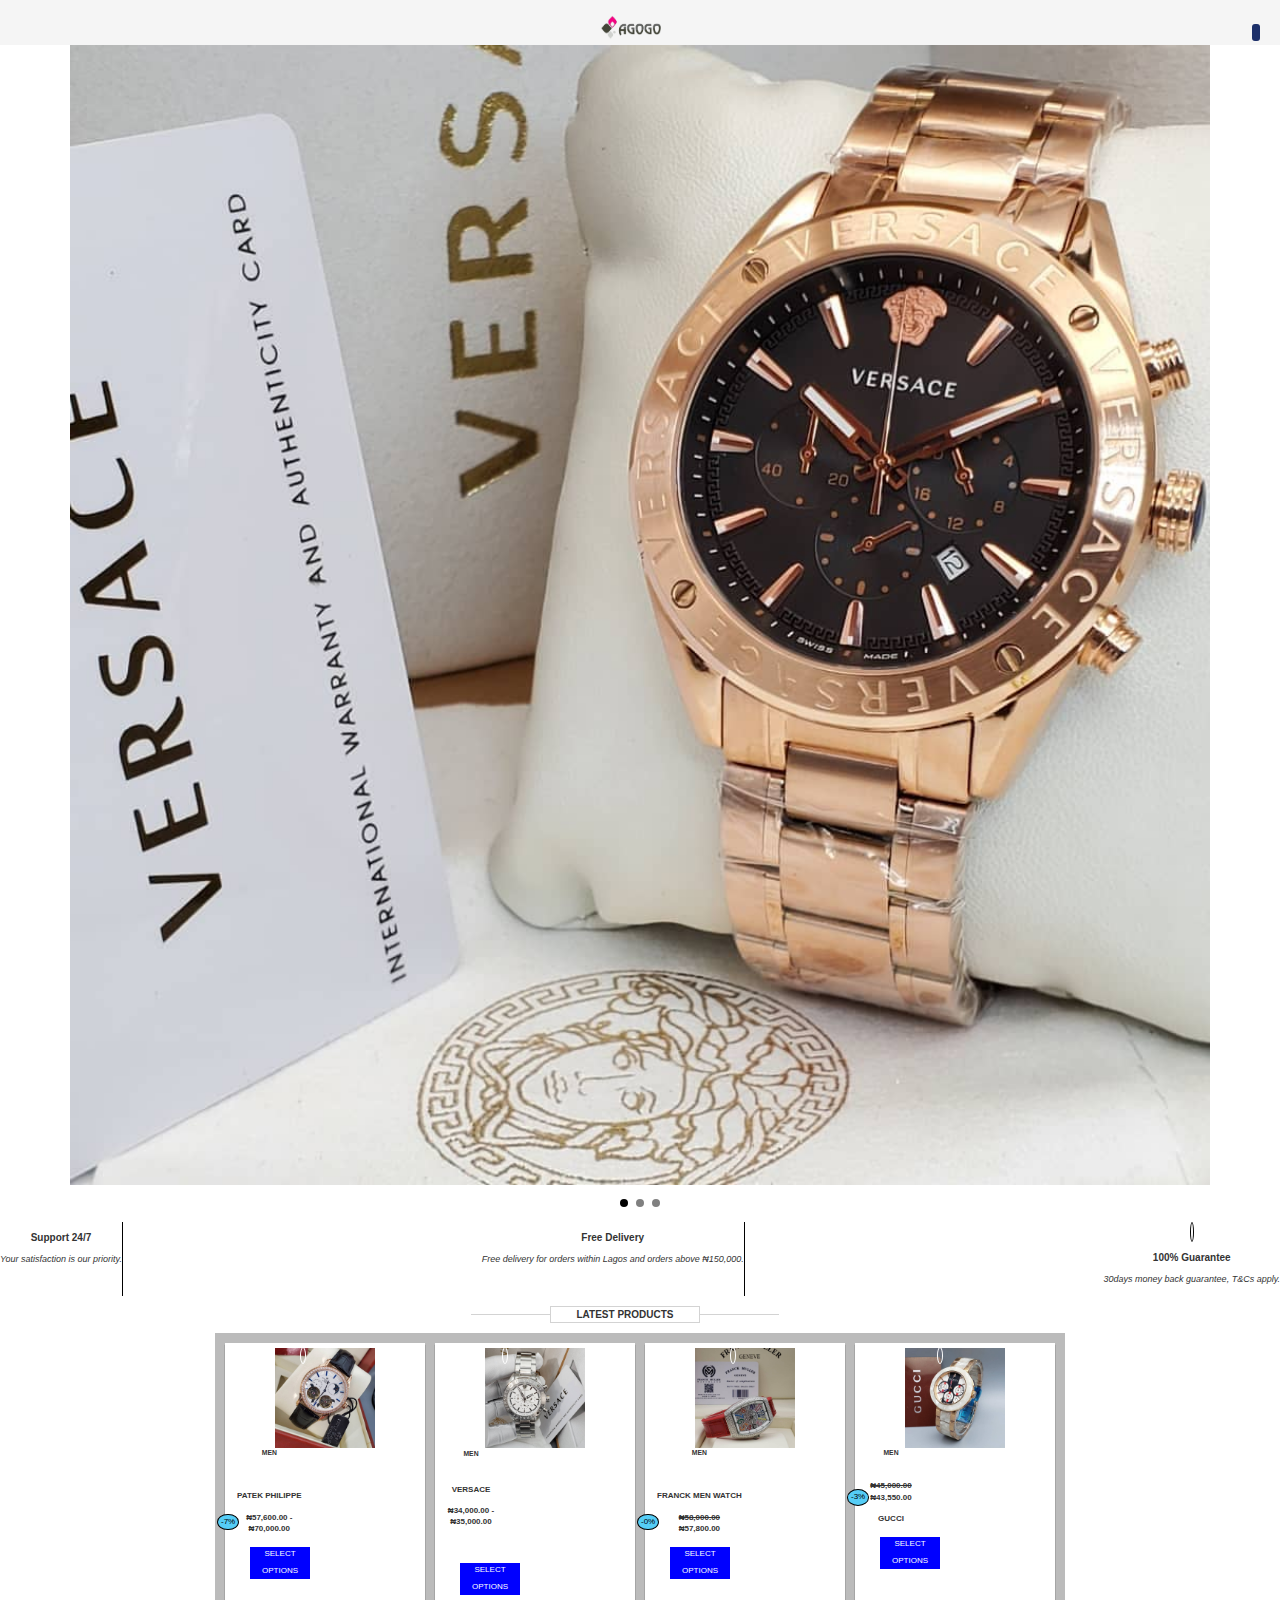
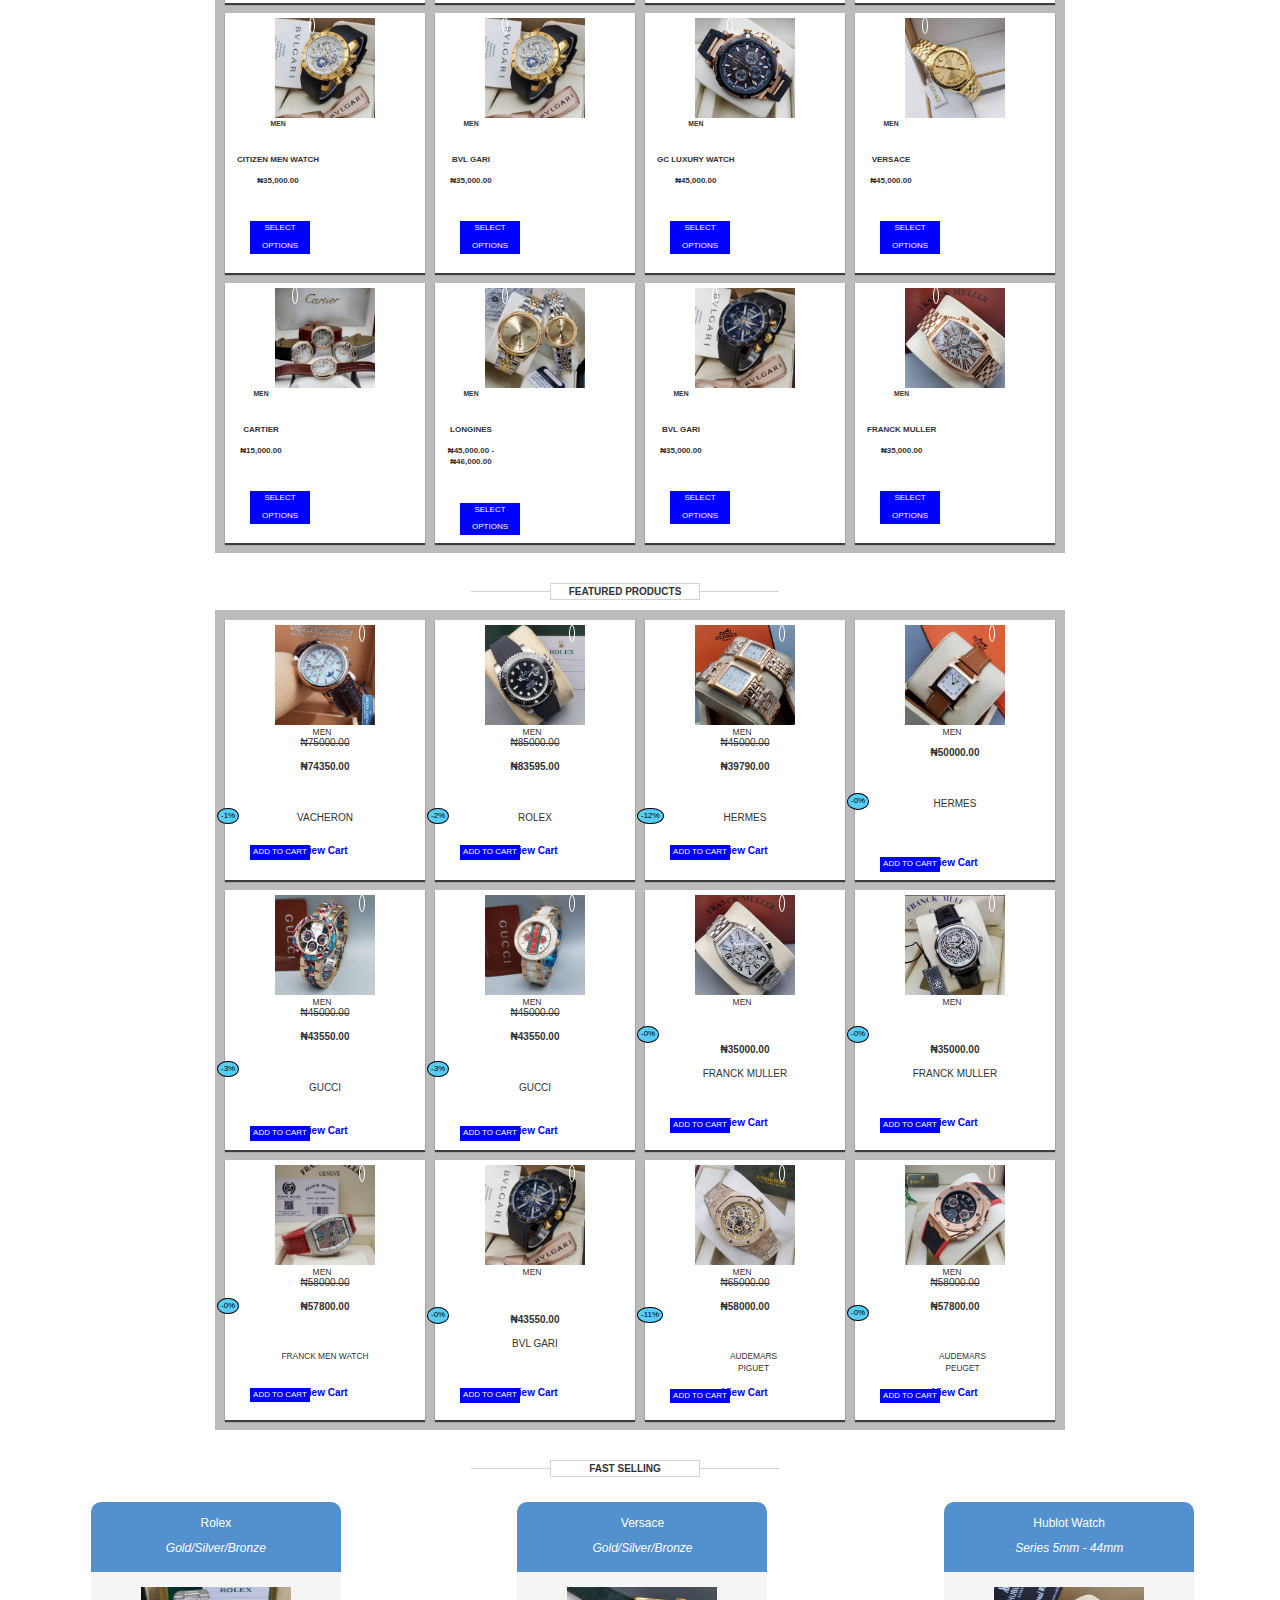
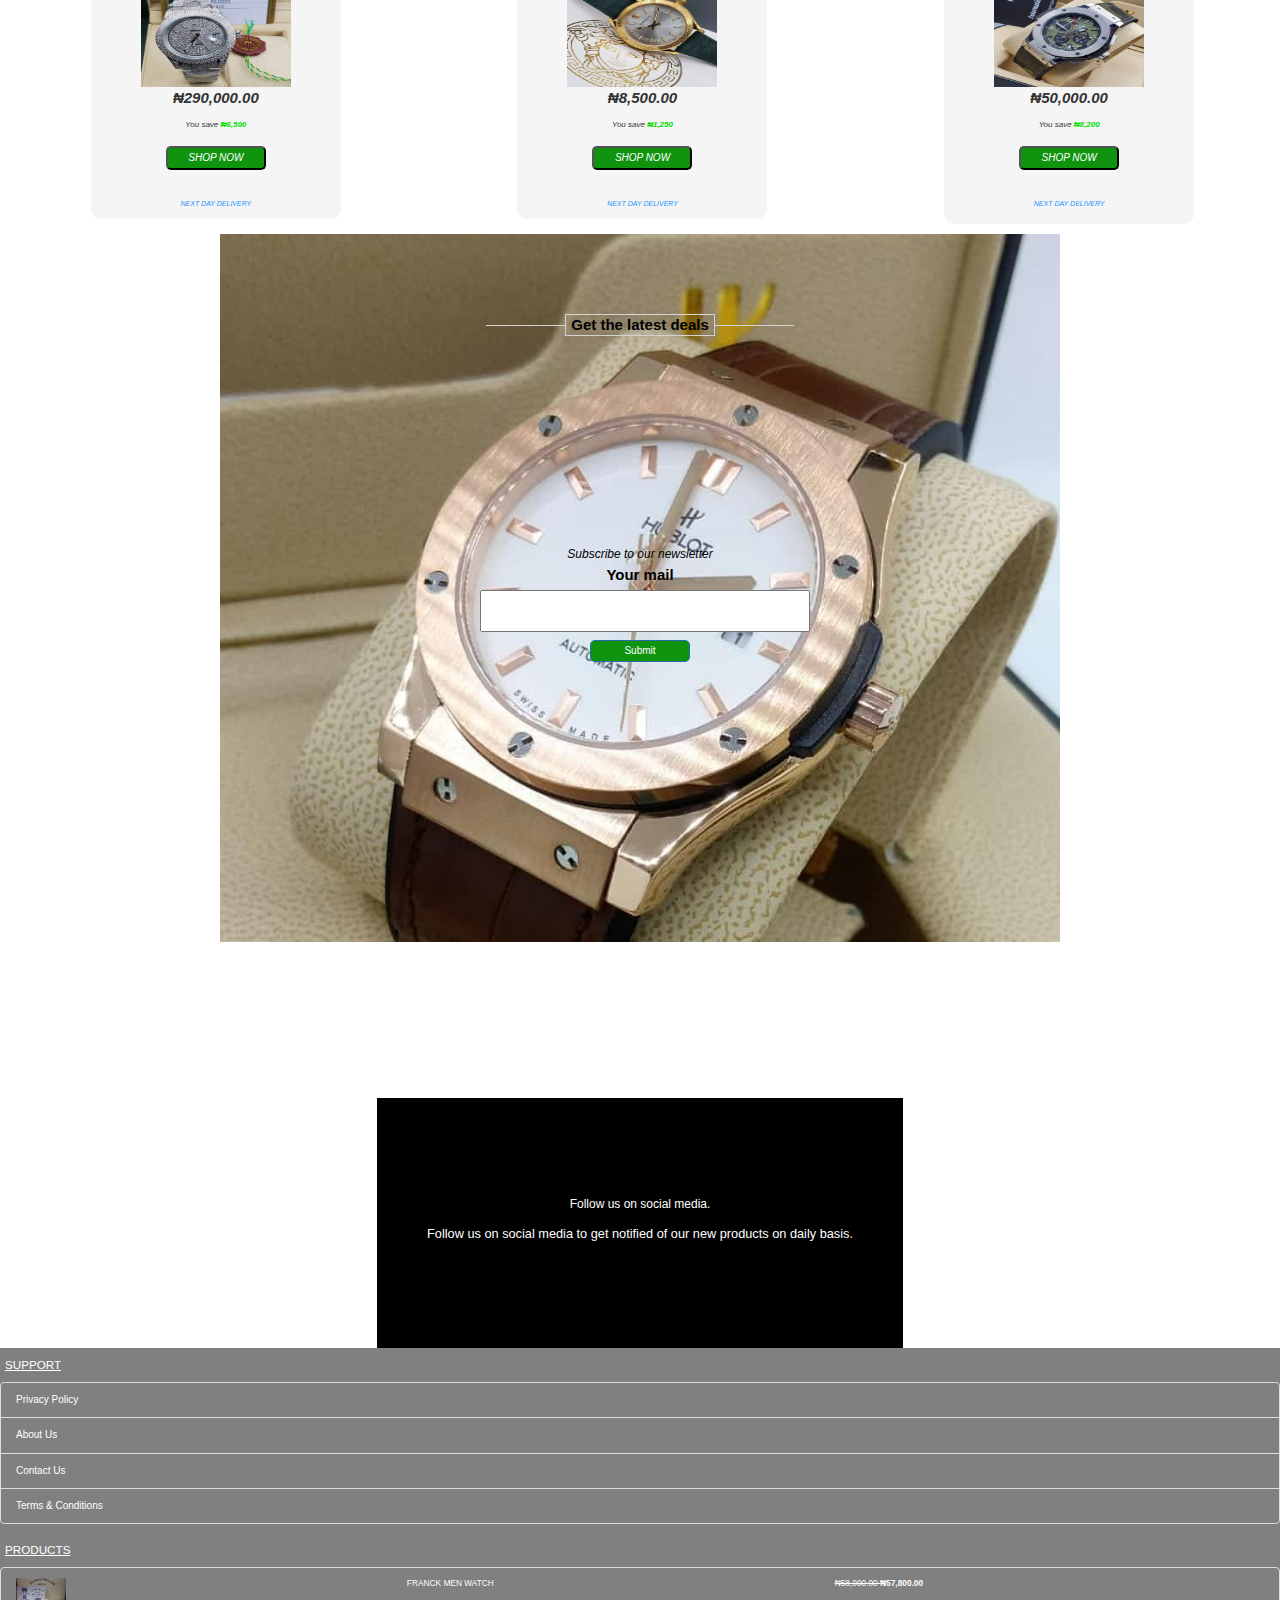
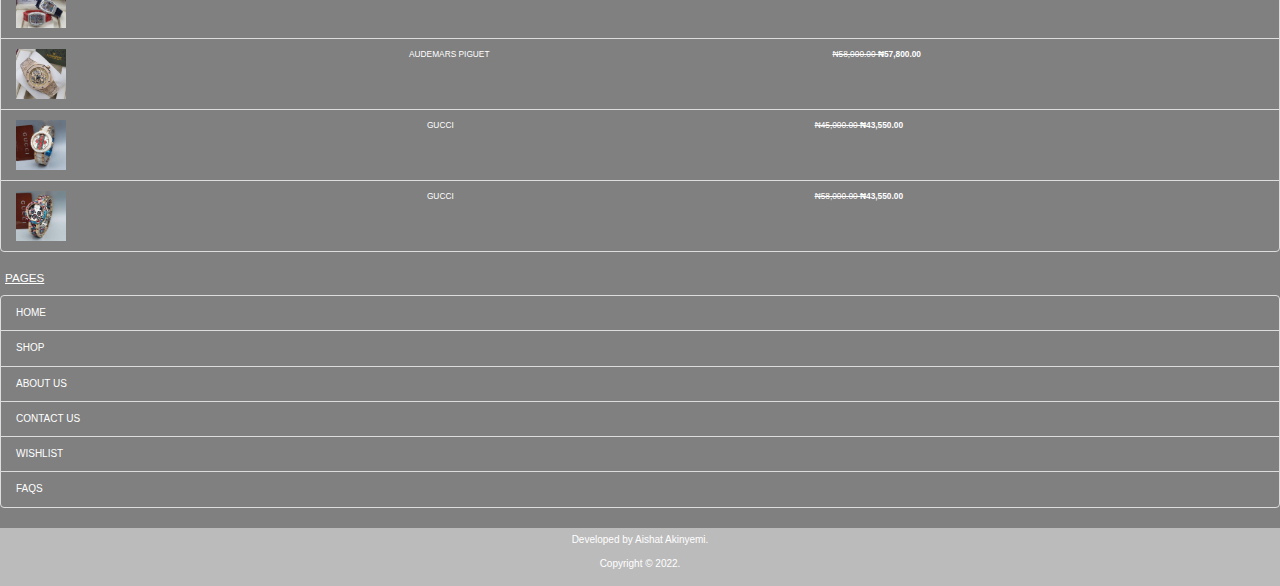
==== commit 8f258c1f: "Update index.html" ====
--- a/index.html
+++ b/index.html
@@ -789,17 +789,6 @@
 </div>
 
 
-<div class="cs  text-center">
-    <p>CART</p>
-    <P>No products in the cart.</p>
-
-        <div class="df df1">
-            <input id = "search" type="text" placeholder="Search..." oninput="filterInput()">
-            <i class="fa fa-search"></i>
-         
-        
-        </div>
-</div>
 
      </div>
 </div>
@@ -912,4 +901,4 @@
 
 
 </body>
-</html>+</html>
--- a/style.css
+++ b/style.css
@@ -51,9 +51,9 @@
 }
 .container .caption{
  
-    position: absolute;
+    position: relative;
     left: 40px;
-    top: 50%;
+    bottom: 100px;
     font-family: Georgia, 'Times New Roman', Times, serif;
 
 
@@ -564,7 +564,8 @@
     left: 60px;
 }
 .cs input{
-    margin-left: 80px;
+    
+   margin-left: 200px;
 }
 .cs input::placeholder{
 font-size: 8px;
@@ -786,4 +787,4 @@
 border-bottom:1px solid grey ;
 padding-bottom: 15px;
 
-}+}
